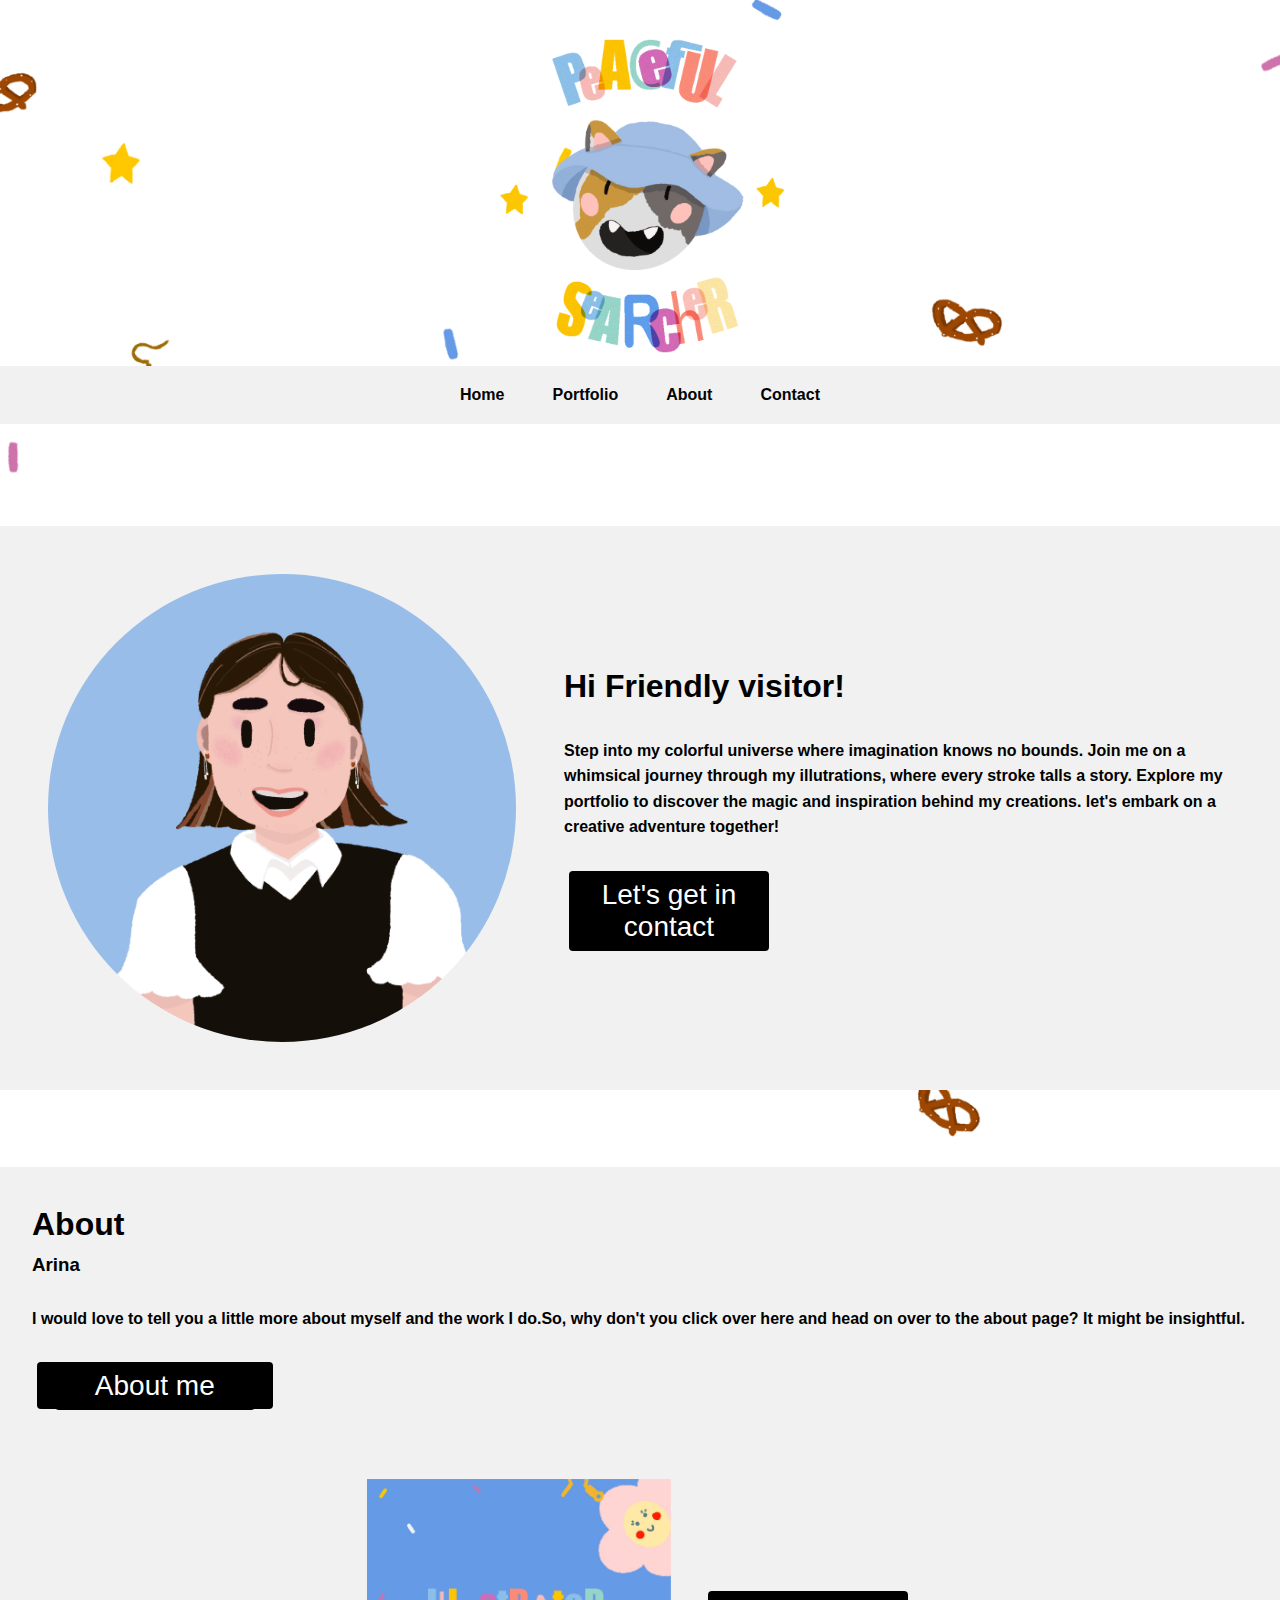
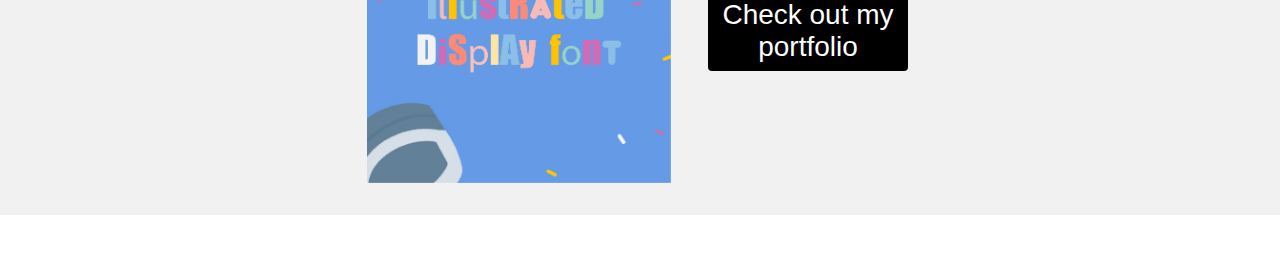
==== index.html @ cf806a70 "everything exc portfolio" ====
<!DOCTYPE html>
<html lang="en">
<head>
  <meta charset="UTF-8">
  <meta name="viewport" content="width=device-width, initial-scale=1.0">
  <title>Peaceful Searcher</title>
  <link rel="stylesheet" href="styles.css">
  <style>
    body {
      background-image: url('background.png');
      background-repeat: no-repeat;
      background-attachment: fixed;  
      background-size: cover;
    }
    </style>
</head>
<br>

    <img src="Asset 2.png" alt="Peaceful Searcher" width="25%" height="25%" class="center" >


  <!-- Navigation Bar -->
  <nav>
    <ul>
      <li><a href="index.html">Home</a></li>
      <li><a href="portfolio.html">Portfolio</a></li>
      <li><a href="about.html">About</a></li>
      <li><a href="contact.html">Contact</a></li>
    </ul>
  </nav>

  <!-- Main Content -->
   <br/>
   <br/>
   <br/>
   <br/>

   <div class="container">
    <div class="profile-section">
      <img src="Avatar.jpg" alt="Avatar picture" width="50%" height="50%" class="profile-image">
    </div>

    <div >
    <h1>Hi Friendly visitor!</h1>
    <br/>
    <p><b>
      Step into my colorful universe where imagination knows no bounds. Join me
      on a whimsical journey through my illutrations, where every stroke talls a 
      story. Explore my portfolio to discover the magic and inspiration behind my
      creations. let's embark on a creative adventure together!
    </b></p>
    <br/>
    <a href="contact.html"><button class="button"><span>Let's get in contact</span></button></a>
  </div>
</div>
    <br/>
    <br/>
    <br/>
    <div class="containertwo">
      <h1>About</h1>
    <h3>Arina</h3>
    <br/>
    <p><b>
      I would love to tell you a little more about myself and the work I do.So, why don't you click over here and head on over to the about page? It might be insightful.
    </b></p>
    <br/>
    <a href="about.html" class="button"></href><button class="button"><span>About me</span></button></a>
    </div>

    <p>
      <div  class="container">
        <img src="Asset 8.jpg" alt="Illustrated Display Font" width="25%" height="25%">
        <a href="portfolio.html" ><button class="button"><span>Check out my portfolio</span></button></a>
      </div>
    </p>

    <br/>
    <br/>
    
    


</body>
</html>
---- styles.css ----
/* Basic reset */
* {
    margin: 0;
    padding: 0;
    box-sizing: border-box;
  }
  
  body {
    font-family: Arial, sans-serif;
    line-height: 1.6;
  }

  .container{
    display: flex;
    align-items: center;
    justify-content: center;
    padding: 2rem;
    gap: 2rem;
    background-color: #f1f1f1;
  }

  .containertwo{
    display: block;
    align-items: center;
    justify-content: center;
    padding: 2rem;
    gap: 2rem;
    background-color: #f1f1f1;
  }
  
  .profile-section{
    flex: 1;
    display: flex;
    justify-content: center;
  }
  .profile-image{
    width: 500px;
    height: 500px;
    border-radius: 50%;
    object-fit: cover;
    padding: 1rem;
  }

  .profile-imagetwo{
    width: 250px;
    height: 250px;
    border-radius: 15%;
    object-fit: cover;
    padding: 1rem;
    display: block;
    margin-left: auto;
    margin-right: auto;
  }
  
  /* Navigation Styles */
  nav {
    background-color: #f1f1f1;
    padding: 1em;
  }
  
  nav ul {
    list-style-type: none;
    display: flex;
    gap: 1em;
    justify-content: center;
  }
  
  nav ul li a {
    color: rgb(3, 2, 2);
    font-weight: bold;
    text-decoration: none;
    padding: 0.5em 1em;
  }
  
  nav ul li a:hover {
    color: #d50eef;
    border-radius: 4px;
  }

  .center {
    display: block;
    margin-left: auto;
    margin-right: auto;
    width: 25%;
  }

  .left {
    display: block;
    margin-left: 10%;
    margin-right: auto;
    width: 25%;
    float: left;
    text-indent: justify;
  }

  .text-justify{
    margin-left: auto;
    margin-right: auto;
    display: block;
    flex: 2;
    width: 50%;
    text-align: center;
    
  }

.button {
  border-radius: 4px;
  background-color: #000000;
  border: none;
  color: #FFFFFF;
  text-align: center;
  font-size: 28px;
  padding: 0.5rem 0.8rem;
  width: 200px;
  transition: all 0.5s;
  cursor: pointer;
  margin: 5px;
}

.button span {
  cursor: pointer;
  display: inline-block;
  position: relative;
  transition: 0.5s;
}

.button span:after {
  content: '\00bb';
  position: absolute;
  opacity: 0;
  top: 0;
  right: -20px;
  transition: 0.5s;
}

.button:hover span {
  padding-right: 25px;
}

.button:hover span:after {
  opacity: 1;
  right: 0;
}

.fa {
  padding: 15px;
  font-size: 20px;
  width: 50px;
  text-align: center;
  text-decoration: none;
  border-radius: 50%;
}

/* Add a hover effect if you want */
.fa:hover {
  opacity: 0.7;
}

.fa-behance{
  background: #195a29d9;
  color: #43a45c;
}

.fa-instagram{
  background: #721351d9;
  color: #ef0ea0;
}

.fa-linkedin{
  background: #022e60d9;
  color: #0072f5;
}
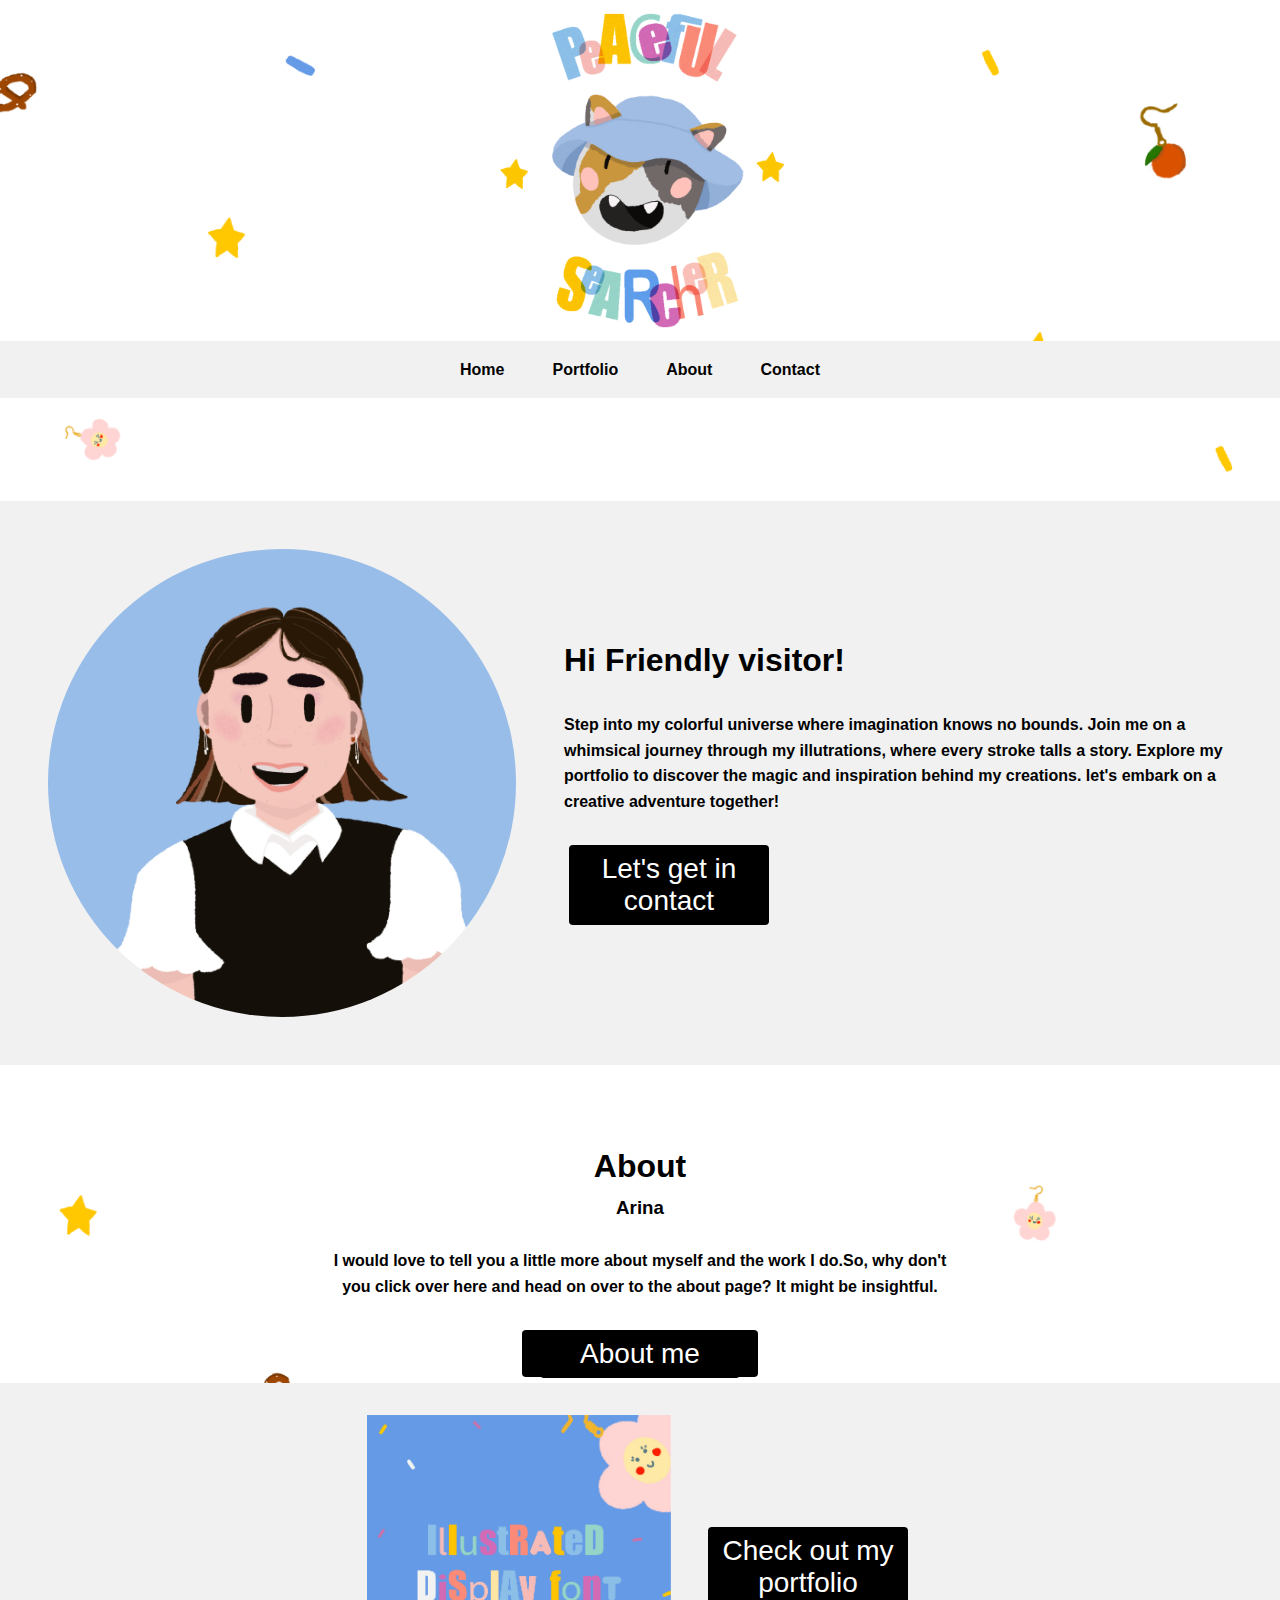
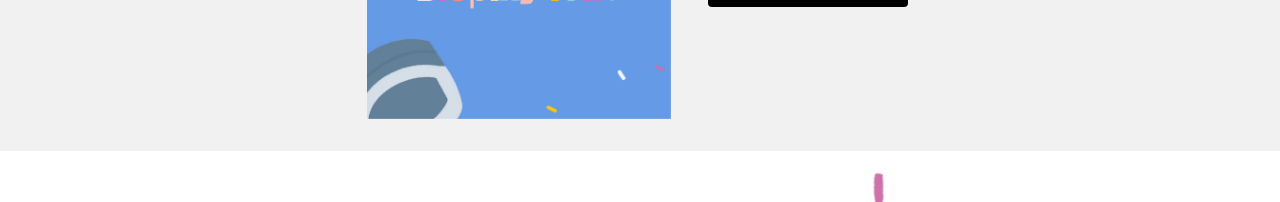
==== commit 83922a05: "updeted" ====
--- a/index.html
+++ b/index.html
@@ -14,7 +14,7 @@
     }
     </style>
 </head>
-<br>
+<body>
 
     <img src="Asset 2.png" alt="Peaceful Searcher" width="25%" height="25%" class="center" >
 
@@ -56,7 +56,7 @@
     <br/>
     <br/>
     <br/>
-    <div class="containertwo">
+    <div class="text-justify">
       <h1>About</h1>
     <h3>Arina</h3>
     <br/>
--- a/styles.css
+++ b/styles.css
@@ -16,6 +16,15 @@
     justify-content: center;
     padding: 2rem;
     gap: 2rem;
+    background-color: #f1f1f1;
+  }
+
+  .textColumn{
+    display: flex;
+    align-items: center;
+    justify-content: center;
+    padding: 20px;
+    gap: 50px;
     background-color: #f1f1f1;
   }
 
@@ -73,7 +82,7 @@
   }
   
   nav ul li a:hover {
-    color: #d50eef;
+    color: #e16bcf;
     border-radius: 4px;
   }
 
@@ -103,7 +112,15 @@
     
   }
 
-.button {
+.imgbutton{
+  border: none;
+  color: white; /* Set text color */
+  font-size: 16px; /* Adjust font size */
+  cursor: pointer;
+  animation: forwards;
+}
+
+  .button {
   border-radius: 4px;
   background-color: #000000;
   border: none;
@@ -157,17 +174,35 @@
 }
 
 .fa-behance{
-  background: #195a29d9;
-  color: #43a45c;
+  background: rgb(0, 0, 0);
+  color: white;
 }
 
 .fa-instagram{
-  background: #721351d9;
-  color: #ef0ea0;
+  background: rgb(0, 0, 0);
+  color: white;
 }
 
 .fa-linkedin{
-  background: #022e60d9;
-  color: #0072f5;
-}
-  +  background: rgb(0, 0, 0);
+  color: white;
+}
+
+.gallery{
+  display: flex;
+  gap: 20px;
+  justify-content: center;
+  flex-wrap: wrap;
+}
+
+.gallery-item{
+  text-align: left;
+  width: 200px;
+}
+
+.gallery-item img{
+  width: 100%;
+  height: auto;
+  border-radius: 10px;
+}
+  
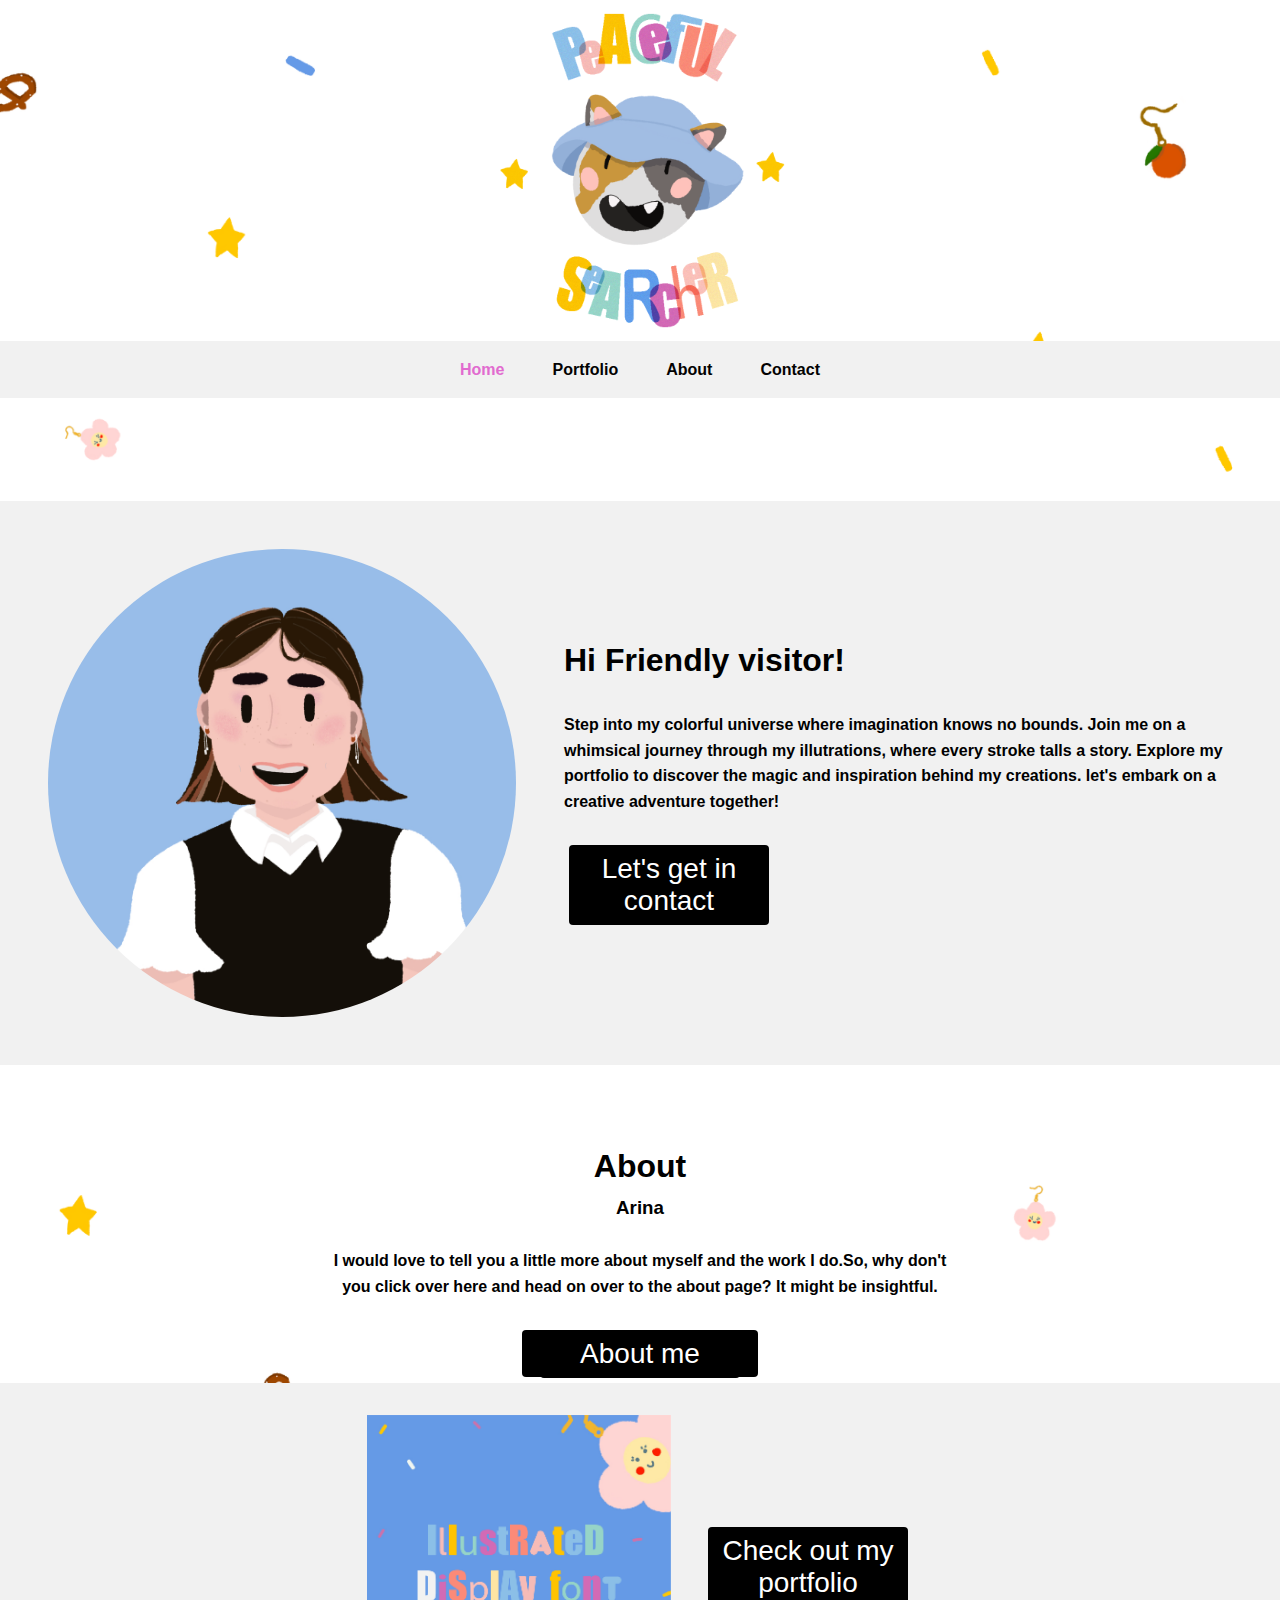
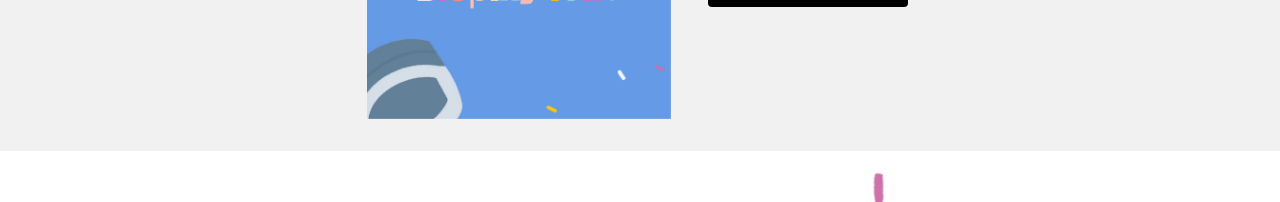
==== commit c5feb2b7: "channel finish" ====
--- a/index.html
+++ b/index.html
@@ -5,25 +5,18 @@
   <meta name="viewport" content="width=device-width, initial-scale=1.0">
   <title>Peaceful Searcher</title>
   <link rel="stylesheet" href="styles.css">
-  <style>
-    body {
-      background-image: url('background.png');
-      background-repeat: no-repeat;
-      background-attachment: fixed;  
-      background-size: cover;
-    }
-    </style>
+  
 </head>
 <body>
 
-    <img src="Asset 2.png" alt="Peaceful Searcher" width="25%" height="25%" class="center" >
+    <img src="images/Asset 2.png" alt="Peaceful Searcher" width="25%" height="25%" class="center" >
 
 
   <!-- Navigation Bar -->
   <nav>
     <ul>
-      <li><a href="index.html">Home</a></li>
-      <li><a href="portfolio.html">Portfolio</a></li>
+      <li><a href="index.html" class="current">Home</a></li>
+      <li><a href="portfolio.html" >Portfolio</a></li>
       <li><a href="about.html">About</a></li>
       <li><a href="contact.html">Contact</a></li>
     </ul>
@@ -37,7 +30,7 @@
 
    <div class="container">
     <div class="profile-section">
-      <img src="Avatar.jpg" alt="Avatar picture" width="50%" height="50%" class="profile-image">
+      <img src="images/Avatar.jpg" alt="Avatar picture" width="50%" height="50%" class="profile-image">
     </div>
 
     <div >
@@ -69,7 +62,7 @@
 
     <p>
       <div  class="container">
-        <img src="Asset 8.jpg" alt="Illustrated Display Font" width="25%" height="25%">
+        <img src="images/Asset 8.jpg" alt="Illustrated Display Font" width="25%" height="25%">
         <a href="portfolio.html" ><button class="button"><span>Check out my portfolio</span></button></a>
       </div>
     </p>
--- a/styles.css
+++ b/styles.css
@@ -8,6 +8,10 @@
   body {
     font-family: Arial, sans-serif;
     line-height: 1.6;
+    background-image: url('images/background.png');
+      background-repeat: no-repeat;
+      background-attachment: fixed;  
+      background-size: cover;
   }
 
   .container{
@@ -28,14 +32,17 @@
     background-color: #f1f1f1;
   }
 
-  .containertwo{
+  .containertwo {
+    margin-left: 5%;
+    text-align: left;
     display: block;
     align-items: center;
     justify-content: center;
     padding: 2rem;
     gap: 2rem;
     background-color: #f1f1f1;
-  }
+    max-width: 50%; /* Limit width to half of the page */
+}
   
   .profile-section{
     flex: 1;
@@ -51,8 +58,8 @@
   }
 
   .profile-imagetwo{
-    width: 250px;
-    height: 250px;
+    width: 30%;
+    height: 30%;
     border-radius: 15%;
     object-fit: cover;
     padding: 1rem;
@@ -65,6 +72,14 @@
   nav {
     background-color: #f1f1f1;
     padding: 1em;
+  }
+
+  .current{
+    color:#e16bcf
+  }
+
+  .nav.active{
+    color: #e16bcf;
   }
   
   nav ul {
@@ -85,6 +100,7 @@
     color: #e16bcf;
     border-radius: 4px;
   }
+
 
   .center {
     display: block;
@@ -118,6 +134,11 @@
   font-size: 16px; /* Adjust font size */
   cursor: pointer;
   animation: forwards;
+  transition: opacity 0.3s ease;
+}
+
+.imgbutton:hover{
+  opacity: 0.7;
 }
 
   .button {
@@ -190,7 +211,7 @@
 
 .gallery{
   display: flex;
-  gap: 20px;
+  gap: 150px;
   justify-content: center;
   flex-wrap: wrap;
 }
@@ -201,7 +222,7 @@
 }
 
 .gallery-item img{
-  width: 100%;
+  width: 150%;
   height: auto;
   border-radius: 10px;
 }
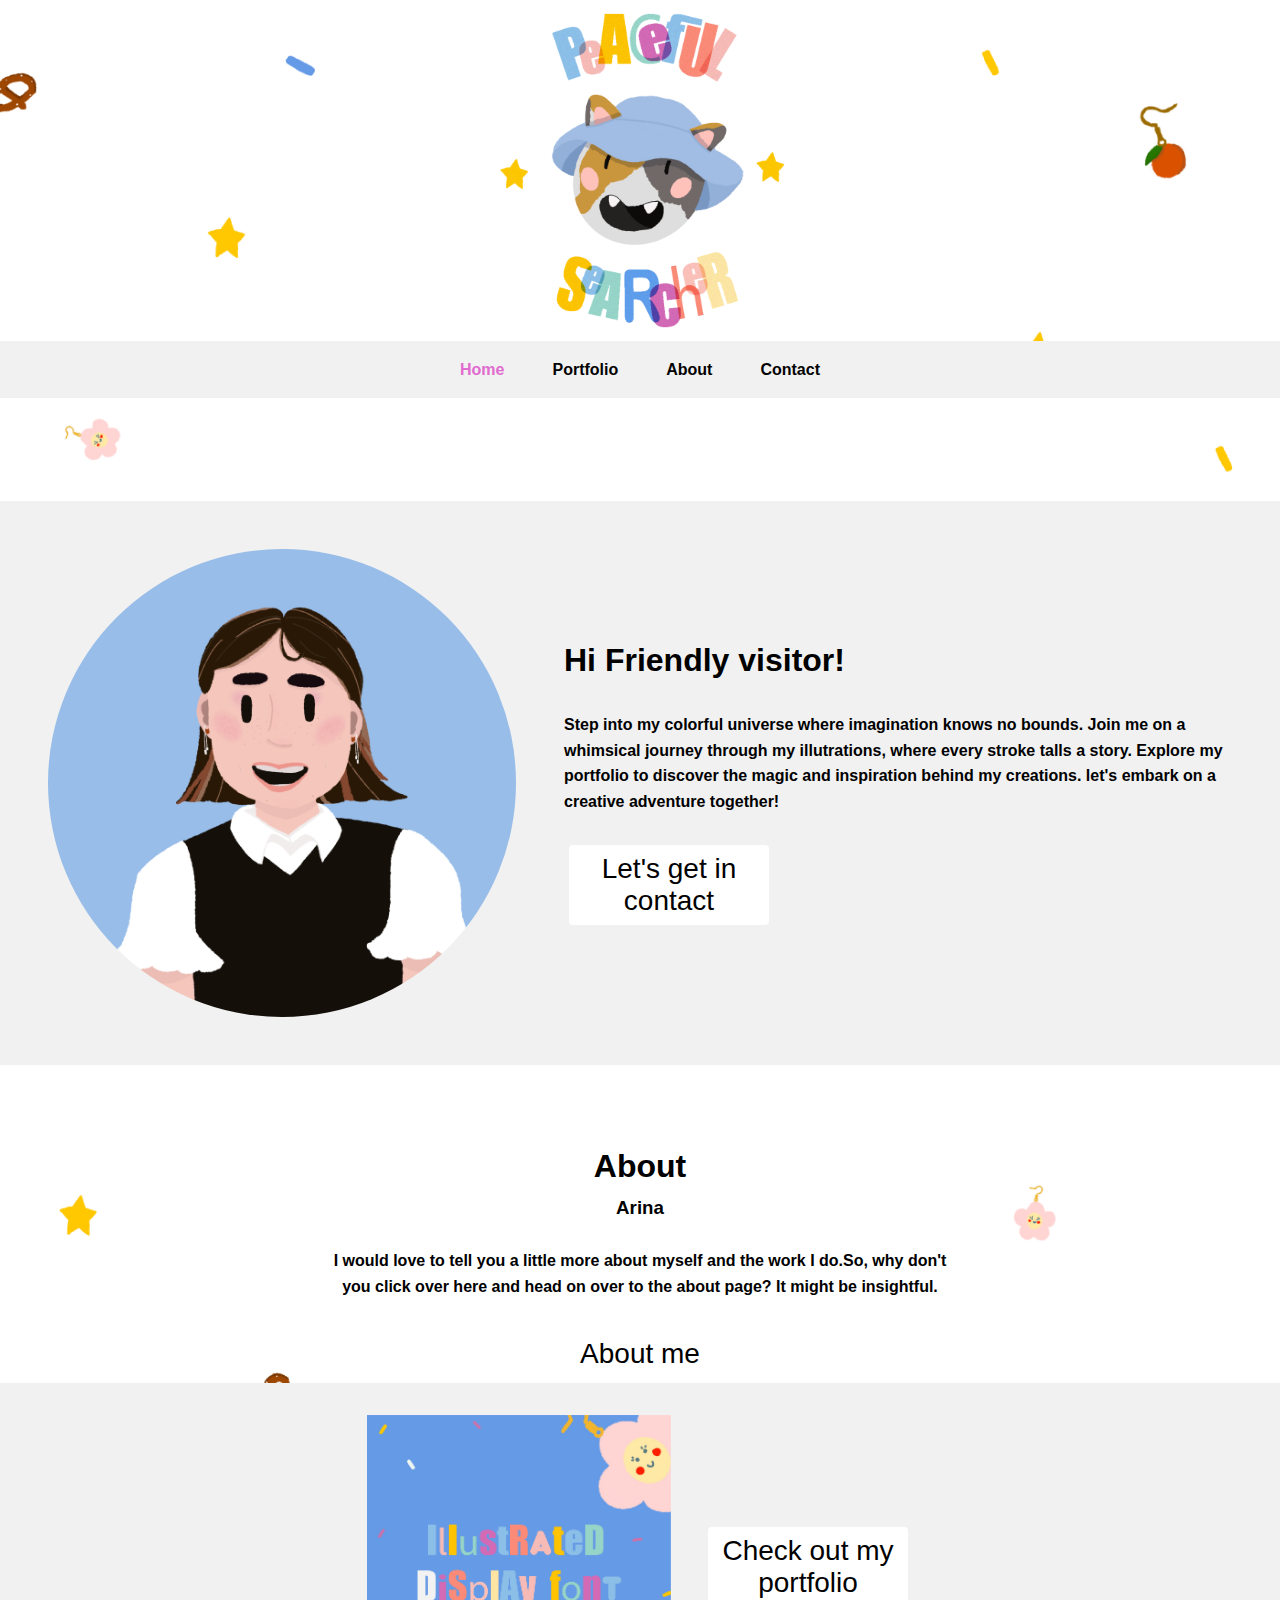
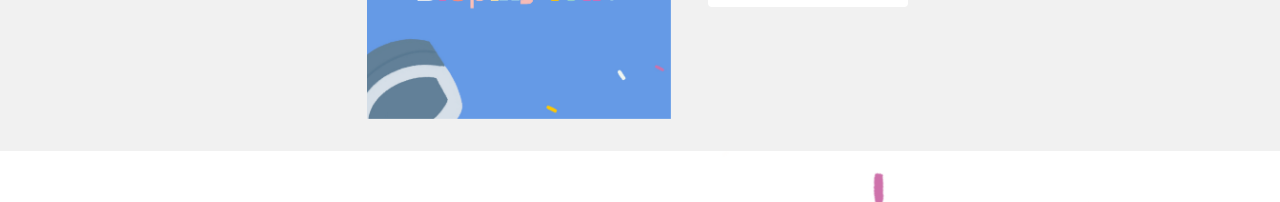
==== commit ad1ef73e: "just before love letters" ====
--- a/index.html
+++ b/index.html
@@ -57,7 +57,7 @@
       I would love to tell you a little more about myself and the work I do.So, why don't you click over here and head on over to the about page? It might be insightful.
     </b></p>
     <br/>
-    <a href="about.html" class="button"></href><button class="button"><span>About me</span></button></a>
+    <a href="about.html"><button class="button"><span>About me</span></button></a>
     </div>
 
     <p>
--- a/styles.css
+++ b/styles.css
@@ -141,11 +141,11 @@
   opacity: 0.7;
 }
 
-  .button {
+.button {
   border-radius: 4px;
-  background-color: #000000;
+  background-color: #ffffff;
   border: none;
-  color: #FFFFFF;
+  color: #000000;
   text-align: center;
   font-size: 28px;
   padding: 0.5rem 0.8rem;
@@ -176,6 +176,47 @@
 }
 
 .button:hover span:after {
+  opacity: 1;
+  right: 0;
+}
+
+.button1 {
+  border-radius: 4px;
+  background-color: #ffffff;
+  border: none;
+  color: #000000;
+  text-align: center;
+  font-size: 28px;
+  padding: 0.5rem 0.8rem;
+  width: 200px;
+  transition: all 0.5s;
+  cursor: pointer;
+  margin: 5px;
+  margin-left: auto;
+  display: block;
+}
+
+.button1 span {
+  cursor: pointer;
+  display: inline-block;
+  position: relative;
+  transition: 0.5s;
+}
+
+.button1 span:after {
+  content: '\00bb';
+  position: absolute;
+  opacity: 0;
+  top: 0;
+  right: -20px;
+  transition: 0.5s;
+}
+
+.button1:hover span {
+  padding-right: 25px;
+}
+
+.button1:hover span:after {
   opacity: 1;
   right: 0;
 }
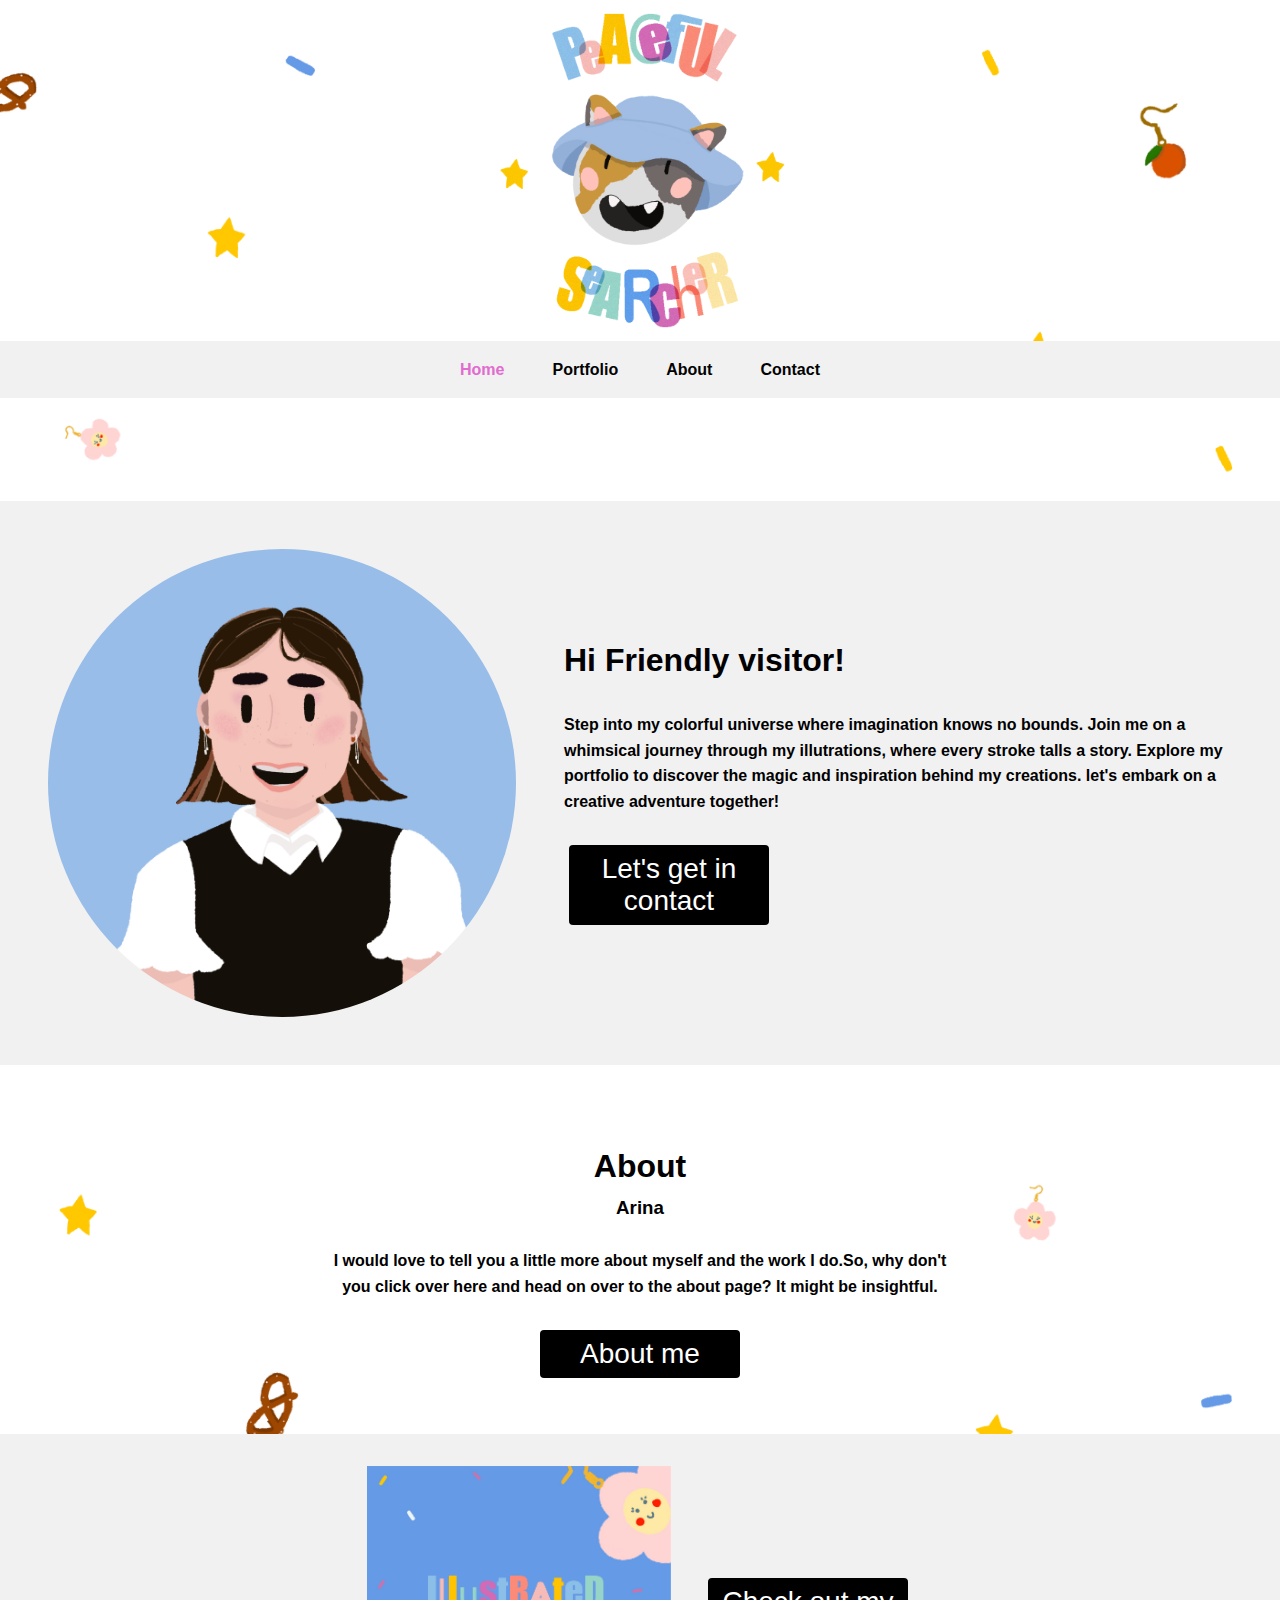
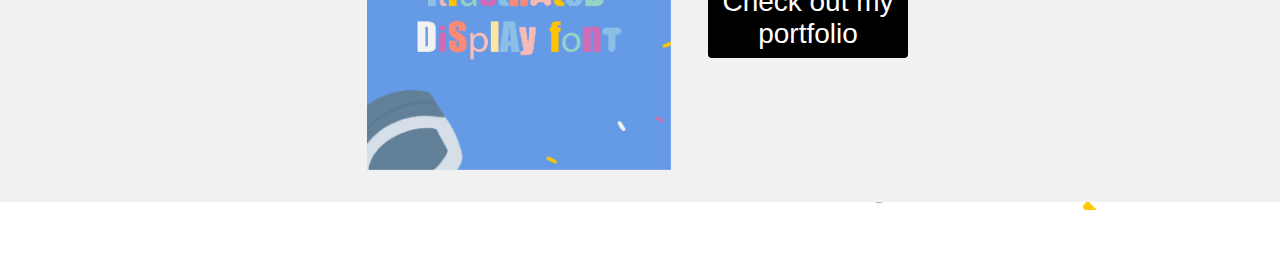
==== commit 701322dc: "fixes" ====
--- a/index.html
+++ b/index.html
@@ -60,6 +60,9 @@
     <a href="about.html"><button class="button"><span>About me</span></button></a>
     </div>
 
+    <br/>
+    <br/>
+
     <p>
       <div  class="container">
         <img src="images/Asset 8.jpg" alt="Illustrated Display Font" width="25%" height="25%">
--- a/styles.css
+++ b/styles.css
@@ -23,6 +23,14 @@
     background-color: #f1f1f1;
   }
 
+  .container1{
+    display: flex;
+    align-items: auto;
+    justify-content: auto;
+    padding: 2rem;
+    gap: 70%;
+  }
+
   .textColumn{
     display: flex;
     align-items: center;
@@ -143,9 +151,9 @@
 
 .button {
   border-radius: 4px;
-  background-color: #ffffff;
+  background-color: #000000;
   border: none;
-  color: #000000;
+  color: #ffffff;
   text-align: center;
   font-size: 28px;
   padding: 0.5rem 0.8rem;
@@ -221,6 +229,45 @@
   right: 0;
 }
 
+.button2 {
+  border-radius: 4px;
+  background-color: #ffffff;
+  border: none;
+  color: #000000;
+  text-align: center;
+  font-size: 28px;
+  padding: 0.5rem 0.8rem;
+  width: 200px;
+  transition: all 0.5s;
+  cursor: pointer;
+  margin: 5px;
+}
+
+.button2 span {
+  cursor: pointer;
+  display: inline-block;
+  position: relative;
+  transition: 0.5s;
+}
+
+.button2 span:after {
+  content: '\00ab';
+  position: absolute;
+  opacity: 0;
+  top: 0;
+  left: -150px;
+  transition: 0.5s;
+}
+
+.button2:hover span {
+  padding-left: 25px;
+}
+
+.button2:hover span:after {
+  opacity: 1;
+  right: 0;
+}
+
 .fa {
   padding: 15px;
   font-size: 20px;
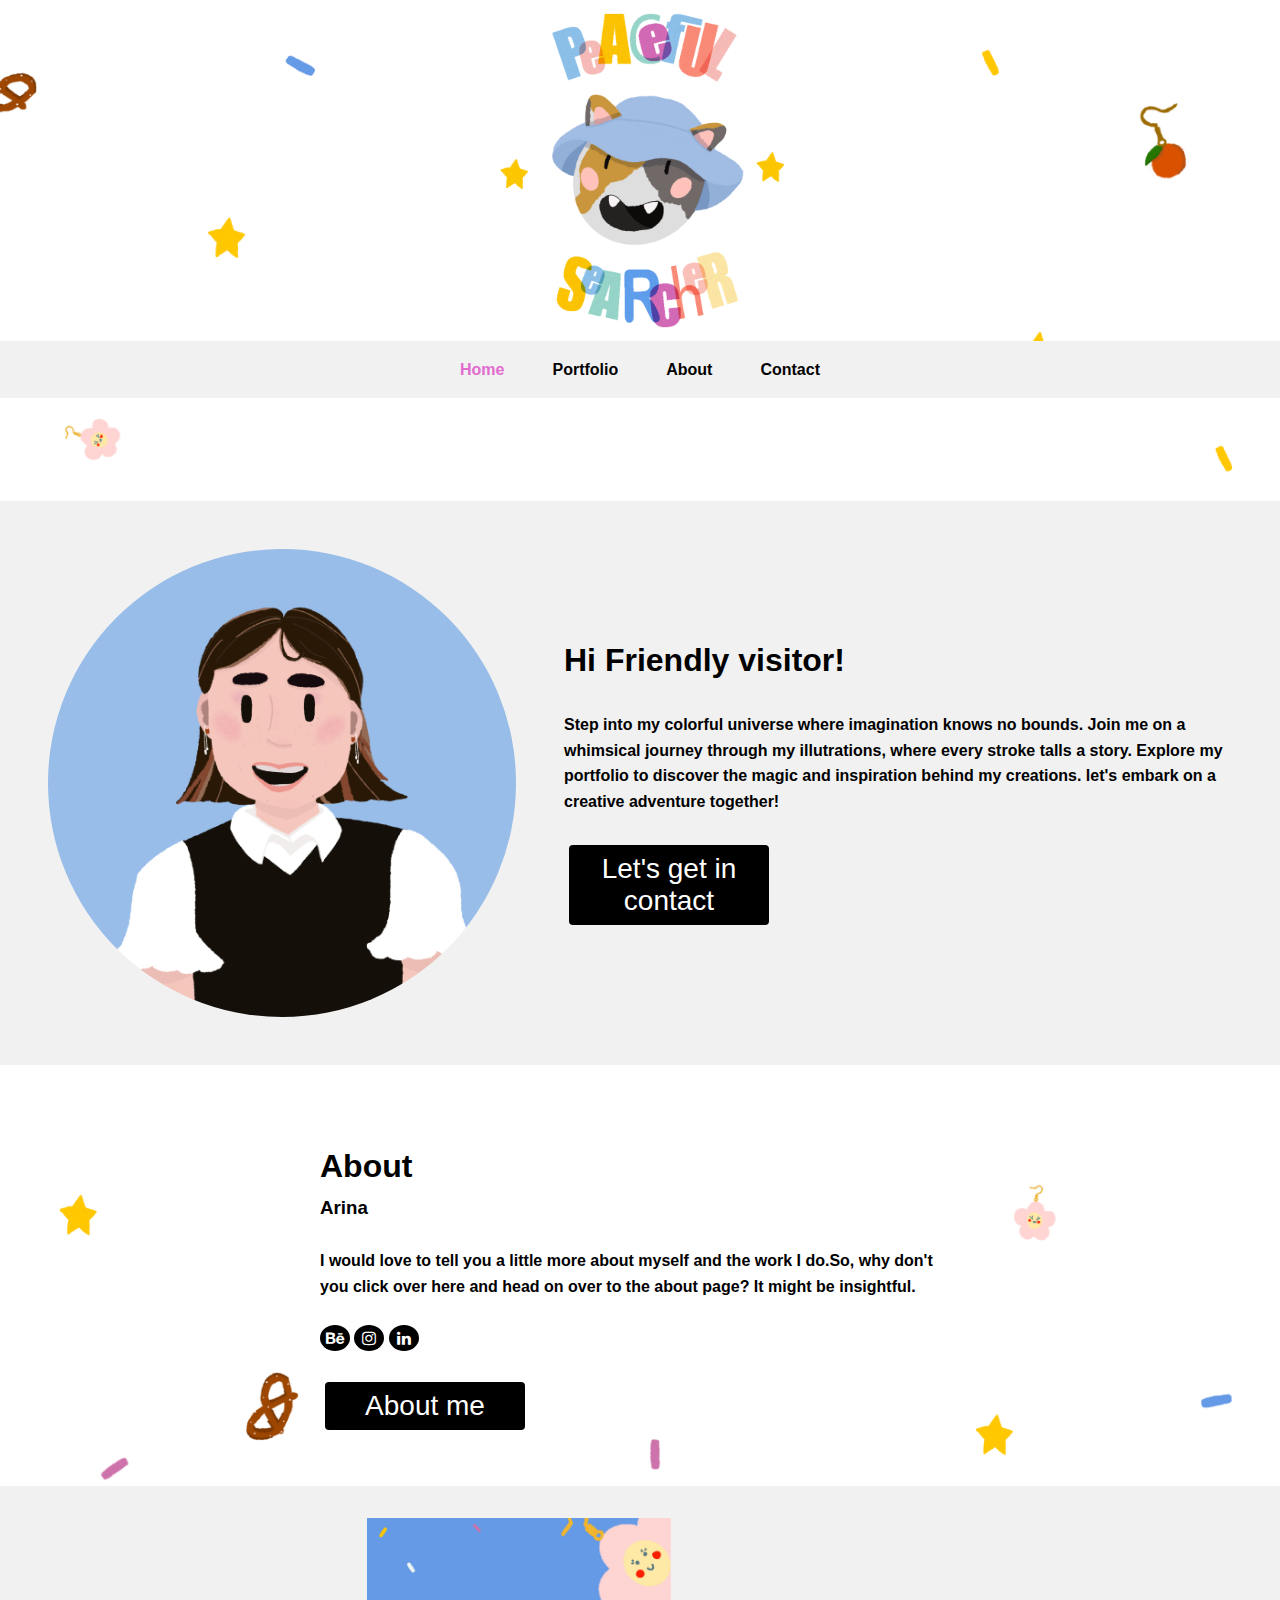
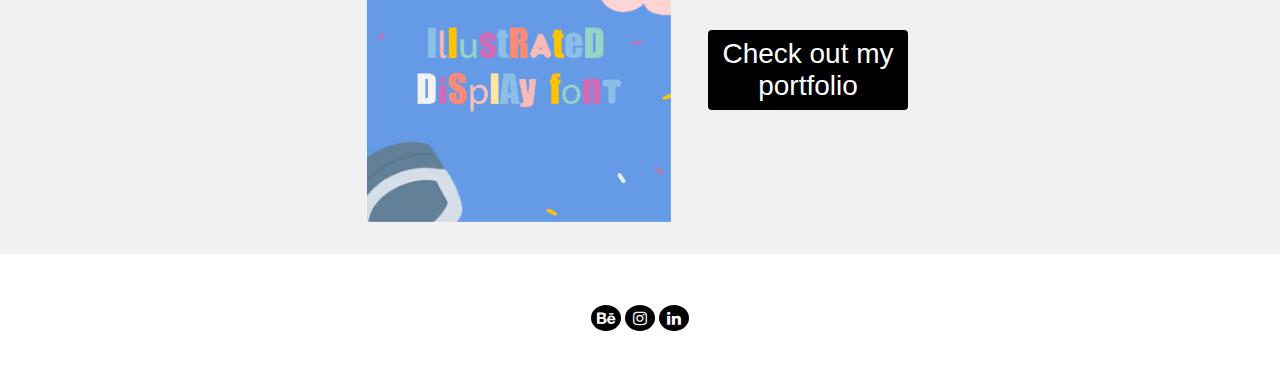
==== commit 1bfe8362: "F-final" ====
--- a/index.html
+++ b/index.html
@@ -5,6 +5,7 @@
   <meta name="viewport" content="width=device-width, initial-scale=1.0">
   <title>Peaceful Searcher</title>
   <link rel="stylesheet" href="styles.css">
+  <link rel="stylesheet" href="https://cdnjs.cloudflare.com/ajax/libs/font-awesome/4.7.0/css/font-awesome.min.css">
   
 </head>
 <body>
@@ -49,13 +50,18 @@
     <br/>
     <br/>
     <br/>
-    <div class="text-justify">
+    <div class="text-justify1">
       <h1>About</h1>
     <h3>Arina</h3>
     <br/>
     <p><b>
       I would love to tell you a little more about myself and the work I do.So, why don't you click over here and head on over to the about page? It might be insightful.
     </b></p>
+    <br/>
+    <a href="https://www.behance.net/arinagrobler1" class="fa fa-behance"></a>
+    <a href="https://www.instagram.com/peaceful_searchers/" class="fa fa-instagram"></a>
+    <a href="https://www.linkedin.com/in/arina-grobler-a62672297" class="fa fa-linkedin"></a>
+    <br/>
     <br/>
     <a href="about.html"><button class="button"><span>About me</span></button></a>
     </div>
@@ -72,9 +78,13 @@
 
     <br/>
     <br/>
-    
-    
-
+    <div class="text-justify">
+      <a href="https://www.behance.net/arinagrobler1" class="fa fa-behance"></a>
+      <a href="https://www.instagram.com/peaceful_searchers/" class="fa fa-instagram"></a>
+      <a href="https://www.linkedin.com/in/arina-grobler-a62672297" class="fa fa-linkedin"></a>
+    </div>
+    <br/>
+    <br/>
 
 </body>
 </html>
--- a/styles.css
+++ b/styles.css
@@ -51,6 +51,17 @@
     background-color: #f1f1f1;
     max-width: 50%; /* Limit width to half of the page */
 }
+
+.container2{
+  display: flex;
+  margin-left: 5%;
+  max-width: 50%;
+  align-items: center;
+  justify-content: left;
+  padding: 1rem;
+  gap: 2rem;
+  background-color: #f1f1f1;
+}
   
   .profile-section{
     flex: 1;
@@ -133,6 +144,16 @@
     flex: 2;
     width: 50%;
     text-align: center;
+    
+  }
+
+  .text-justify1{
+    margin-left: auto;
+    margin-right: auto;
+    display: block;
+    flex: 2;
+    width: 50%;
+    text-align: left;
     
   }
 
@@ -269,15 +290,14 @@
 }
 
 .fa {
-  padding: 15px;
-  font-size: 20px;
-  width: 50px;
+  padding: 5px;
+  font-size: 5px;
+  width: 30px;
   text-align: center;
   text-decoration: none;
   border-radius: 50%;
 }
 
-/* Add a hover effect if you want */
 .fa:hover {
   opacity: 0.7;
 }
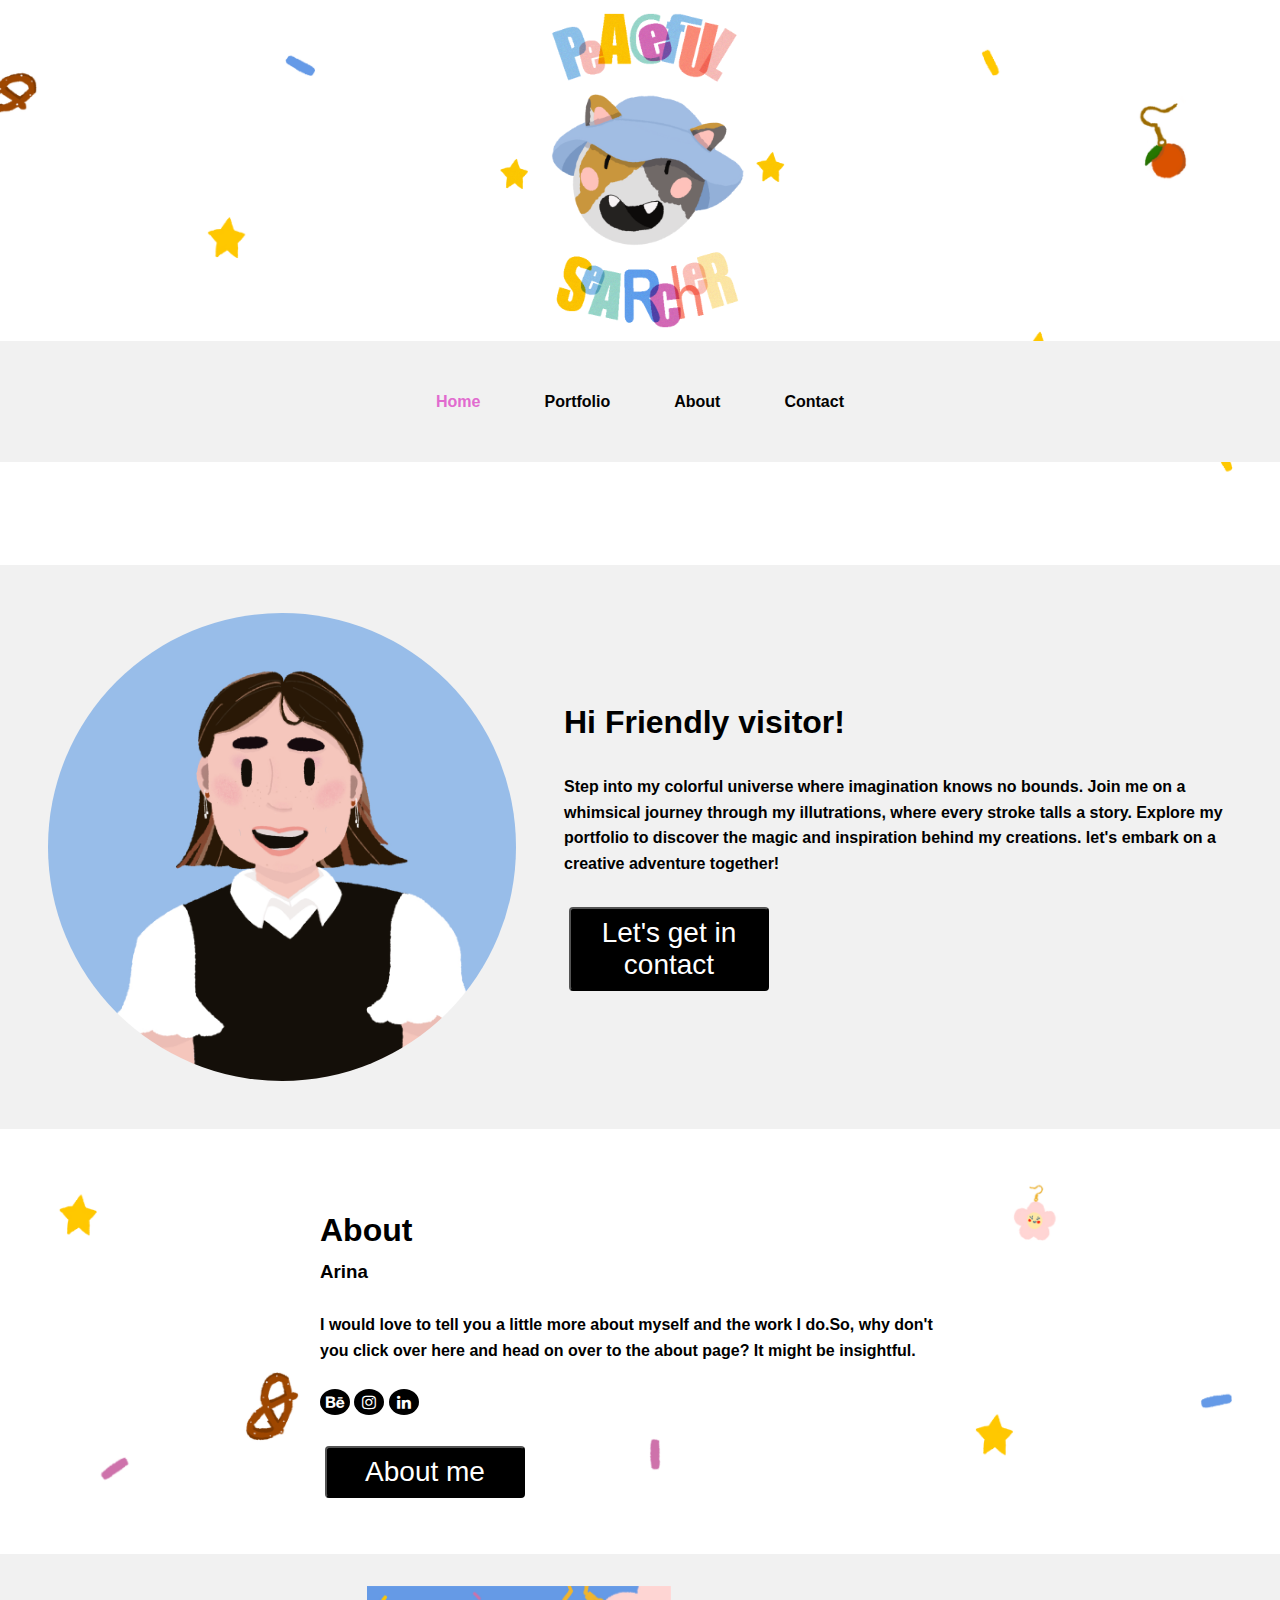
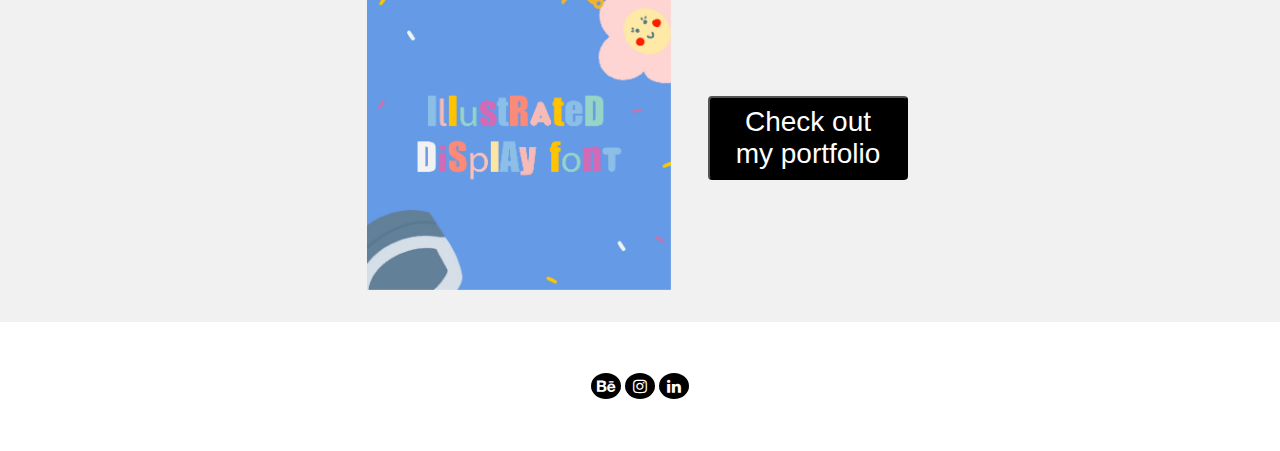
==== commit e2aa991c: "mobile fixes finish" ====
--- a/index.html
+++ b/index.html
@@ -15,7 +15,7 @@
 
   <!-- Navigation Bar -->
   <nav>
-    <ul>
+    <ul class="container">
       <li><a href="index.html" class="current">Home</a></li>
       <li><a href="portfolio.html" >Portfolio</a></li>
       <li><a href="about.html">About</a></li>
--- a/styles.css
+++ b/styles.css
@@ -1,58 +1,58 @@
 /* Basic reset */
 * {
-    margin: 0;
-    padding: 0;
-    box-sizing: border-box;
-  }
-  
-  body {
-    font-family: Arial, sans-serif;
-    line-height: 1.6;
-    background-image: url('images/background.png');
-      background-repeat: no-repeat;
-      background-attachment: fixed;  
-      background-size: cover;
-  }
-
-  .container{
-    display: flex;
-    align-items: center;
-    justify-content: center;
-    padding: 2rem;
-    gap: 2rem;
-    background-color: #f1f1f1;
-  }
-
-  .container1{
-    display: flex;
-    align-items: auto;
-    justify-content: auto;
-    padding: 2rem;
-    gap: 70%;
-  }
-
-  .textColumn{
-    display: flex;
-    align-items: center;
-    justify-content: center;
-    padding: 20px;
-    gap: 50px;
-    background-color: #f1f1f1;
-  }
-
-  .containertwo {
-    margin-left: 5%;
-    text-align: left;
-    display: block;
-    align-items: center;
-    justify-content: center;
-    padding: 2rem;
-    gap: 2rem;
-    background-color: #f1f1f1;
-    max-width: 50%; /* Limit width to half of the page */
-}
-
-.container2{
+  margin: 0;
+  padding: 0;
+  box-sizing: border-box;
+}
+
+body {
+  font-family: Arial, sans-serif;
+  line-height: 1.6;
+  background-image: url('images/background.png');
+  background-repeat: no-repeat;
+  background-attachment: fixed;  
+  background-size: cover;
+}
+
+.container {
+  display: flex;
+  align-items: center;
+  justify-content: center;
+  padding: 2rem;
+  gap: 2rem;
+  background-color: #f1f1f1;
+}
+
+.container1 {
+  display: flex;
+  align-items: auto;
+  justify-content: auto;
+  padding: 2rem;
+  gap: 70%;
+}
+
+.textColumn {
+  display: flex;
+  align-items: center;
+  justify-content: center;
+  padding: 20px;
+  gap: 50px;
+  background-color: #f1f1f1;
+}
+
+.containertwo {
+  margin-left: 5%;
+  text-align: left;
+  display: block;
+  align-items: center;
+  justify-content: center;
+  padding: 2rem;
+  gap: 2rem;
+  background-color: #f1f1f1;
+  max-width: 50%; /* Limit width to half of the page */
+}
+
+.container2 {
   display: flex;
   margin-left: 5%;
   max-width: 50%;
@@ -62,119 +62,114 @@
   gap: 2rem;
   background-color: #f1f1f1;
 }
-  
-  .profile-section{
-    flex: 1;
-    display: flex;
-    justify-content: center;
-  }
-  .profile-image{
-    width: 500px;
-    height: 500px;
-    border-radius: 50%;
-    object-fit: cover;
-    padding: 1rem;
-  }
-
-  .profile-imagetwo{
-    width: 30%;
-    height: 30%;
-    border-radius: 15%;
-    object-fit: cover;
-    padding: 1rem;
-    display: block;
-    margin-left: auto;
-    margin-right: auto;
-  }
-  
-  /* Navigation Styles */
-  nav {
-    background-color: #f1f1f1;
-    padding: 1em;
-  }
-
-  .current{
-    color:#e16bcf
-  }
-
-  .nav.active{
-    color: #e16bcf;
-  }
-  
-  nav ul {
-    list-style-type: none;
-    display: flex;
-    gap: 1em;
-    justify-content: center;
-  }
-  
-  nav ul li a {
-    color: rgb(3, 2, 2);
-    font-weight: bold;
-    text-decoration: none;
-    padding: 0.5em 1em;
-  }
-  
-  nav ul li a:hover {
-    color: #e16bcf;
-    border-radius: 4px;
-  }
-
-
-  .center {
-    display: block;
-    margin-left: auto;
-    margin-right: auto;
-    width: 25%;
-  }
-
-  .left {
-    display: block;
-    margin-left: 10%;
-    margin-right: auto;
-    width: 25%;
-    float: left;
-    text-indent: justify;
-  }
-
-  .text-justify{
-    margin-left: auto;
-    margin-right: auto;
-    display: block;
-    flex: 2;
-    width: 50%;
-    text-align: center;
-    
-  }
-
-  .text-justify1{
-    margin-left: auto;
-    margin-right: auto;
-    display: block;
-    flex: 2;
-    width: 50%;
-    text-align: left;
-    
-  }
-
-.imgbutton{
+
+.profile-section {
+  flex: 1;
+  display: flex;
+  justify-content: center;
+}
+
+.profile-image {
+  width: 500px;
+  height: 500px;
+  border-radius: 50%;
+  object-fit: cover;
+  padding: 1rem;
+}
+
+.profile-imagetwo {
+  width: 30%;
+  height: 30%;
+  border-radius: 15%;
+  object-fit: cover;
+  padding: 1rem;
+  display: block;
+  margin-left: auto;
+  margin-right: auto;
+}
+
+/* Navigation Styles */
+nav {
+  background-color: #f1f1f1;
+  padding: 1em;
+}
+
+.current {
+  color: #e16bcf;
+}
+
+.nav.active {
+  color: #e16bcf;
+}
+
+nav ul {
+  list-style-type: none;
+  display: flex;
+  gap: 1em;
+  justify-content: center;
+}
+
+nav ul li a {
+  color: rgb(3, 2, 2);
+  font-weight: bold;
+  text-decoration: none;
+  padding: 0.5em 1em;
+}
+
+nav ul li a:hover {
+  color: #e16bcf;
+  border-radius: 4px;
+}
+
+.center {
+  display: block;
+  margin-left: auto;
+  margin-right: auto;
+  width: 25%;
+}
+
+.left {
+  display: block;
+  margin-left: 10%;
+  margin-right: auto;
+  width: 25%;
+  float: left;
+  text-align: justify;
+}
+
+.text-justify {
+  margin-left: auto;
+  margin-right: auto;
+  display: block;
+  flex: 2;
+  width: 50%;
+  text-align: center;
+}
+
+.text-justify1 {
+  margin-left: auto;
+  margin-right: auto;
+  display: block;
+  flex: 2;
+  width: 50%;
+  text-align: left;
+}
+
+/* Button Styles */
+.imgbutton {
   border: none;
-  color: white; /* Set text color */
-  font-size: 16px; /* Adjust font size */
-  cursor: pointer;
-  animation: forwards;
+  color: white;
+  font-size: 16px;
+  cursor: pointer;
   transition: opacity 0.3s ease;
 }
 
-.imgbutton:hover{
+.imgbutton:hover {
   opacity: 0.7;
 }
 
 .button {
   border-radius: 4px;
-  background-color: #000000;
-  border: none;
-  color: #ffffff;
   text-align: center;
   font-size: 28px;
   padding: 0.5rem 0.8rem;
@@ -182,6 +177,8 @@
   transition: all 0.5s;
   cursor: pointer;
   margin: 5px;
+  background-color: #000000;
+  color: #ffffff;
 }
 
 .button span {
@@ -200,7 +197,7 @@
   transition: 0.5s;
 }
 
-.button:hover span {
+.button:hover span{
   padding-right: 25px;
 }
 
@@ -302,36 +299,107 @@
   opacity: 0.7;
 }
 
-.fa-behance{
+.fa-behance, .fa-instagram, .fa-linkedin {
   background: rgb(0, 0, 0);
   color: white;
 }
 
-.fa-instagram{
-  background: rgb(0, 0, 0);
-  color: white;
-}
-
-.fa-linkedin{
-  background: rgb(0, 0, 0);
-  color: white;
-}
-
-.gallery{
+.gallery {
   display: flex;
   gap: 150px;
   justify-content: center;
   flex-wrap: wrap;
 }
 
-.gallery-item{
+.gallery-item {
   text-align: left;
   width: 200px;
 }
 
-.gallery-item img{
+.gallery-item img {
   width: 150%;
   height: auto;
   border-radius: 10px;
 }
+
+/* Mobile Responsiveness */
+@media (max-width: 768px) {
   
+  .container1,
+  .textColumn,
+  .containertwo {
+    flex-direction: column;
+    padding: 1rem;
+    gap: 1rem;
+    max-width: 100%;
+    margin-left: 0;
+  }
+
+  .container2{
+    flex-direction: row;
+    padding: 1rem;
+    gap: 1rem;
+    max-width: 100%;
+    margin-left: 0;
+  }
+
+  .container{
+    flex-direction: row;
+    padding: 1rem;
+    gap: 1rem;
+    max-width: 100%;
+    margin-left: 0;
+  }
+
+  .profile-image {
+    width: 200px;
+    height: 200px;
+  }
+
+  .gallery {
+    gap: 1rem;
+  }
+
+  .gallery-item {
+    width: 100%;
+    text-align: center;
+  }
+
+  nav ul {
+    flex-direction: column;
+    gap: 0.5em;
+  }
+
+  .button1,
+  .button2 {
+    width: 100%;
+    font-size: 20px;
+    padding: 0.5rem;
+  }
+
+  .center, .left, .text-justify, .text-justify1 {
+    width: 90%;
+    margin: 0 auto;
+    text-align: center;
+  }
+}
+
+@media (max-width: 480px) {
+  body {
+    font-size: 14px;
+  }
+
+  .profile-image {
+    width: 150px;
+    height: 150px;
+  }
+
+  .gallery-item img {
+    width: 100%;
+  }
+
+  .text-justify, .text-justify1 {
+    width: 100%;
+    padding: 0.5rem;
+  }
+}
